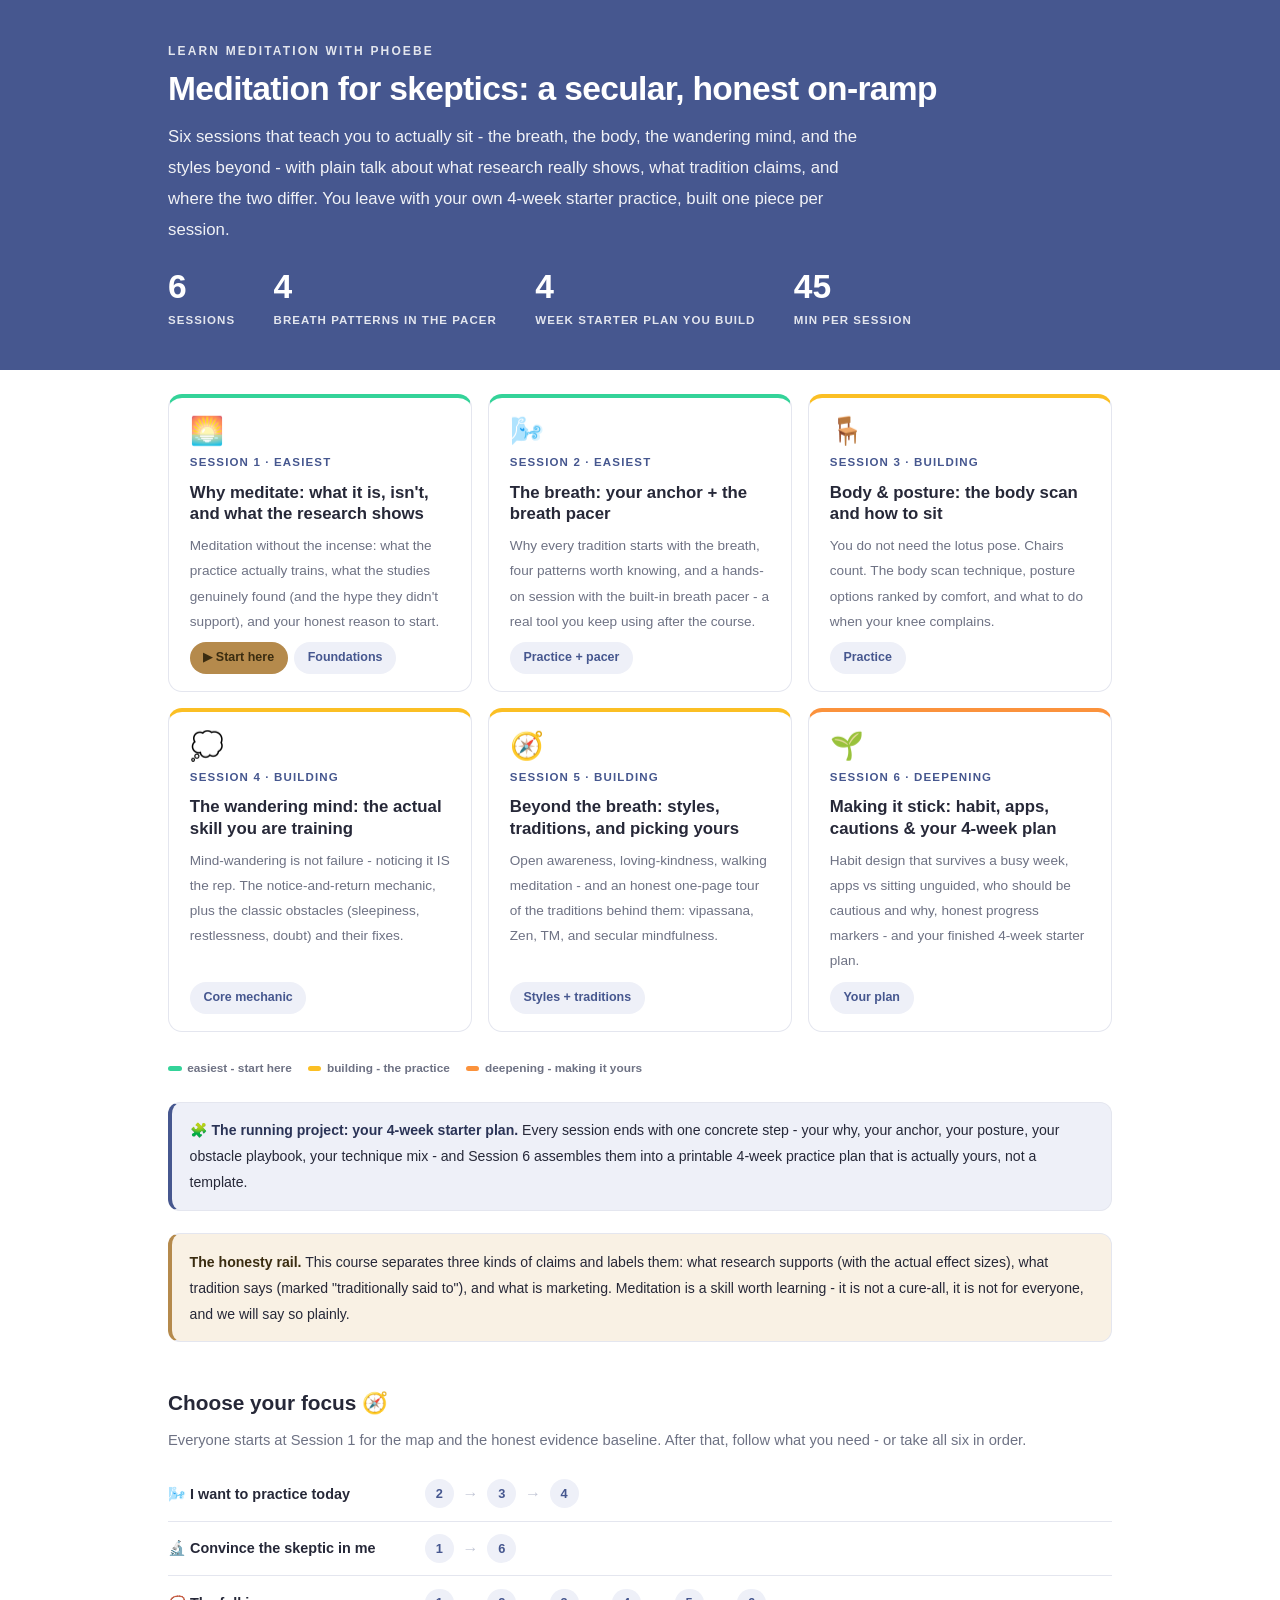
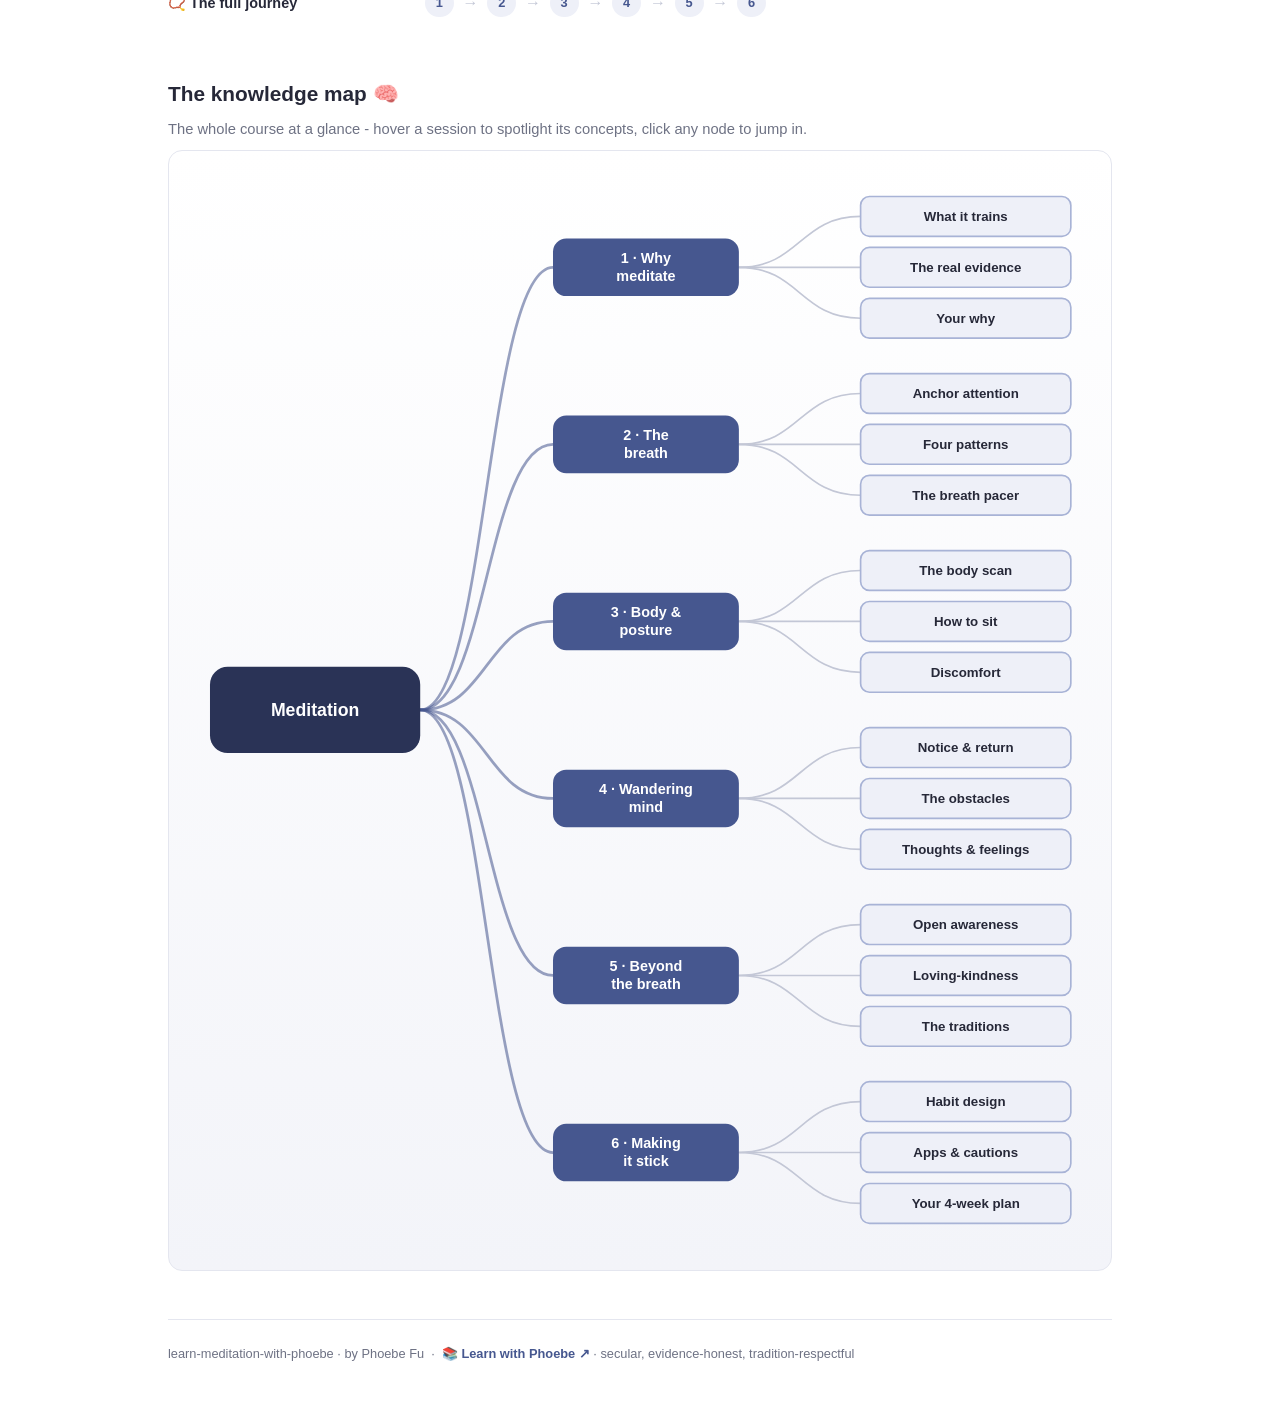
==== index.html @ 3a7a1a00 "learn meditation with phoebe: 6-session secular meditation on-ramp with breath pacer Co-Authored-By:" ====
<!DOCTYPE html>
<html lang="en">
<head>
<meta charset="UTF-8">
<meta name="viewport" content="width=device-width, initial-scale=1.0">
<title>learn meditation with phoebe - a secular, honest on-ramp to a real practice</title>
<link rel="stylesheet" href="assets/style.css?v=1">
<style>
  .stats-row { display: flex; gap: 2.4rem; margin-top: 1.5rem; flex-wrap: wrap; }
  .stat b { display: block; font-size: 2.1rem; font-weight: 800; line-height: 1.05; font-variant-numeric: tabular-nums; }
  .stat span { font-size: .72rem; opacity: .85; text-transform: uppercase; letter-spacing: .09em; font-weight: 600; }

  .course-grid { display: grid; grid-template-columns: repeat(auto-fit, minmax(17rem, 1fr)); gap: 1rem; margin-top: 1.5rem; }
  .course-card {
    border: 1px solid var(--hairline);
    border-top: 4px solid var(--diff, var(--indigo));
    border-radius: var(--radius);
    padding: 1.2rem 1.3rem 1.1rem;
    display: flex;
    flex-direction: column;
    gap: .5rem;
    text-decoration: none;
    color: var(--ink);
    background: #fff;
    transition: box-shadow .15s ease, border-color .15s ease, transform .15s ease;
    position: relative;
  }
  .course-card:hover { border-color: var(--indigo-soft); border-top-color: var(--diff, var(--indigo)); box-shadow: 0 8px 28px rgba(70,87,143,.16); transform: translateY(-3px); }
  .course-card .cicon { font-size: 1.7rem; line-height: 1; }
  .course-card .cnum { font-size: .72rem; font-weight: 700; color: var(--indigo); text-transform: uppercase; letter-spacing: .1em; }
  .course-card h3 { font-size: 1.05rem; font-weight: 800; line-height: 1.3; }
  .course-card p { font-size: .85rem; color: var(--muted); flex: 1; }
  .course-card .meta { display: flex; gap: .4rem; flex-wrap: wrap; }

  .diff-legend { display: flex; gap: 1rem; margin-top: 1.6rem; font-size: .74rem; color: var(--muted); font-weight: 600; flex-wrap: wrap; }
  .diff-legend i { display: inline-block; width: .85rem; height: .35rem; border-radius: 999px; margin-right: .35rem; vertical-align: middle; }

  .paths { margin-top: 2.6rem; }
  .paths h2 { font-size: 1.3rem; font-weight: 800; margin-bottom: .3rem; }
  .paths .plede { color: var(--muted); font-size: .92rem; margin-bottom: .8rem; }
  .path { display: flex; gap: .55rem; align-items: center; padding: .75rem 0; border-bottom: .5px solid var(--hairline); flex-wrap: wrap; }
  .path:last-child { border-bottom: none; }
  .path b { min-width: 15.5rem; font-size: .9rem; }
  .path .pstep { background: var(--indigo-50); color: var(--indigo); border-radius: 999px; padding: .16rem .68rem; font-weight: 700; font-size: .8rem; text-decoration: none; transition: all .12s ease; }
  .path .pstep:hover { background: var(--indigo); color: #fff; }
  .path .parr { color: var(--faint); font-weight: 700; }

  .mm-section { margin-top: 1.6rem; }
  .mm-section h2 { font-size: 1.3rem; font-weight: 800; margin-bottom: .2rem; }
  .mm-section .mm-lede { color: var(--muted); font-size: .92rem; margin-bottom: .4rem; }
  .mm-wrap { border: 1px solid var(--hairline); border-radius: var(--radius); background: linear-gradient(180deg,#fff, #F3F4F9); padding: .6rem; overflow-x: auto; }
  .mm-svg { width: 100%; height: auto; display: block; max-width: 60rem; margin: 0 auto; min-width: 34rem; }
  .mm-link { cursor: pointer; text-decoration: none; }
  .mm-node rect { transition: opacity .15s ease, filter .15s ease; }
  .mm-node text { pointer-events: none; }
  .mm-link:hover .mm-node rect { filter: brightness(1.06); }
  .mm-edge { transition: opacity .15s ease; }

  .note-band { margin-top: 1.4rem; background: var(--amber-50); border: 1px solid var(--hairline); border-left: 4px solid var(--amber); border-radius: 12px; padding: .9rem 1.1rem; font-size: .88rem; color: var(--ink); }
  .note-band b { color: var(--amber-ink); }

  .project-band { margin-top: 1.4rem; background: var(--indigo-50); border: 1px solid var(--hairline); border-left: 4px solid var(--indigo); border-radius: 12px; padding: .9rem 1.1rem; font-size: .88rem; color: var(--ink); }
  .project-band b { color: var(--indigo-deep); }
</style>
</head>
<body>

<header class="masthead">
  <div class="wrap">
    <div class="eyebrow">Learn Meditation with Phoebe</div>
    <h1>Meditation for skeptics: a <span class="accent">secular, honest</span> on-ramp</h1>
    <p class="sub">Six sessions that teach you to actually sit - the breath, the body, the wandering mind, and the styles beyond - with plain talk about what research really shows, what tradition claims, and where the two differ. You leave with your own 4-week starter practice, built one piece per session.</p>
    <div class="stats-row">
      <div class="stat"><b data-count="6">6</b><span>sessions</span></div>
      <div class="stat"><b data-count="4">4</b><span>breath patterns in the pacer</span></div>
      <div class="stat"><b data-count="4">4</b><span>week starter plan you build</span></div>
      <div class="stat"><b data-count="45">45</b><span>min per session</span></div>
    </div>
  </div>
</header>

<main class="wrap">

  <section class="section">
    <div class="course-grid">
      <a class="course-card" href="courses/01-why-meditate.html" style="--diff:#34D399">
        <span class="cicon">🌅</span>
        <span class="cnum">Session 1 · easiest</span>
        <h3>Why meditate: what it is, isn't, and what the research shows</h3>
        <p>Meditation without the incense: what the practice actually trains, what the studies genuinely found (and the hype they didn't support), and your honest reason to start.</p>
        <span class="meta"><span class="pill amber">▶ Start here</span><span class="pill light">Foundations</span></span>
      </a>
      <a class="course-card" href="courses/02-the-breath.html" style="--diff:#34D399">
        <span class="cicon">🌬️</span>
        <span class="cnum">Session 2 · easiest</span>
        <h3>The breath: your anchor + the breath pacer</h3>
        <p>Why every tradition starts with the breath, four patterns worth knowing, and a hands-on session with the built-in breath pacer - a real tool you keep using after the course.</p>
        <span class="meta"><span class="pill light">Practice + pacer</span></span>
      </a>
      <a class="course-card" href="courses/03-body-posture.html" style="--diff:#FBBF24">
        <span class="cicon">🪑</span>
        <span class="cnum">Session 3 · building</span>
        <h3>Body &amp; posture: the body scan and how to sit</h3>
        <p>You do not need the lotus pose. Chairs count. The body scan technique, posture options ranked by comfort, and what to do when your knee complains.</p>
        <span class="meta"><span class="pill light">Practice</span></span>
      </a>
      <a class="course-card" href="courses/04-wandering-mind.html" style="--diff:#FBBF24">
        <span class="cicon">💭</span>
        <span class="cnum">Session 4 · building</span>
        <h3>The wandering mind: the actual skill you are training</h3>
        <p>Mind-wandering is not failure - noticing it IS the rep. The notice-and-return mechanic, plus the classic obstacles (sleepiness, restlessness, doubt) and their fixes.</p>
        <span class="meta"><span class="pill light">Core mechanic</span></span>
      </a>
      <a class="course-card" href="courses/05-beyond-the-breath.html" style="--diff:#FBBF24">
        <span class="cicon">🧭</span>
        <span class="cnum">Session 5 · building</span>
        <h3>Beyond the breath: styles, traditions, and picking yours</h3>
        <p>Open awareness, loving-kindness, walking meditation - and an honest one-page tour of the traditions behind them: vipassana, Zen, TM, and secular mindfulness.</p>
        <span class="meta"><span class="pill light">Styles + traditions</span></span>
      </a>
      <a class="course-card" href="courses/06-making-it-stick.html" style="--diff:#FB923C">
        <span class="cicon">🌱</span>
        <span class="cnum">Session 6 · deepening</span>
        <h3>Making it stick: habit, apps, cautions &amp; your 4-week plan</h3>
        <p>Habit design that survives a busy week, apps vs sitting unguided, who should be cautious and why, honest progress markers - and your finished 4-week starter plan.</p>
        <span class="meta"><span class="pill light">Your plan</span></span>
      </a>
    </div>
    <div class="diff-legend">
      <span><i style="background:#34D399"></i>easiest - start here</span>
      <span><i style="background:#FBBF24"></i>building - the practice</span>
      <span><i style="background:#FB923C"></i>deepening - making it yours</span>
    </div>

    <div class="project-band">
      <b>🧩 The running project: your 4-week starter plan.</b> Every session ends with one concrete step - your why, your anchor, your posture, your obstacle playbook, your technique mix - and Session 6 assembles them into a printable 4-week practice plan that is actually yours, not a template.
    </div>

    <div class="note-band">
      <b>The honesty rail.</b> This course separates three kinds of claims and labels them: what research supports (with the actual effect sizes), what tradition says (marked "traditionally said to"), and what is marketing. Meditation is a skill worth learning - it is not a cure-all, it is not for everyone, and we will say so plainly.
    </div>

    <div class="paths">
      <h2>Choose your focus 🧭</h2>
      <p class="plede">Everyone starts at Session 1 for the map and the honest evidence baseline. After that, follow what you need - or take all six in order.</p>
      <div class="path"><b>🌬️ I want to practice today</b>
        <a class="pstep" href="courses/02-the-breath.html">2</a><span class="parr">→</span>
        <a class="pstep" href="courses/03-body-posture.html">3</a><span class="parr">→</span>
        <a class="pstep" href="courses/04-wandering-mind.html">4</a>
      </div>
      <div class="path"><b>🔬 Convince the skeptic in me</b>
        <a class="pstep" href="courses/01-why-meditate.html">1</a><span class="parr">→</span>
        <a class="pstep" href="courses/06-making-it-stick.html">6</a>
      </div>
      <div class="path"><b>📿 The full journey</b>
        <a class="pstep" href="courses/01-why-meditate.html">1</a><span class="parr">→</span>
        <a class="pstep" href="courses/02-the-breath.html">2</a><span class="parr">→</span>
        <a class="pstep" href="courses/03-body-posture.html">3</a><span class="parr">→</span>
        <a class="pstep" href="courses/04-wandering-mind.html">4</a><span class="parr">→</span>
        <a class="pstep" href="courses/05-beyond-the-breath.html">5</a><span class="parr">→</span>
        <a class="pstep" href="courses/06-making-it-stick.html">6</a>
      </div>
    </div>
  </section>

  <section class="section mm-section">
    <h2>The knowledge map 🧠</h2>
    <p class="mm-lede">The whole course at a glance - hover a session to spotlight its concepts, click any node to jump in.</p>
    <div class="mm-wrap"><div id="mindmap"></div></div>
  </section>

  <footer class="pagefoot">
    <span>learn-meditation-with-phoebe · by Phoebe Fu &nbsp;·&nbsp; 📚 <a href="https://phoebefu6.github.io/learn-with-phoebe/">Learn with Phoebe ↗</a> · secular, evidence-honest, tradition-respectful</span>
  </footer>
</main>

<script>
window.MINDMAP_DATA = {
  title: "Meditation",
  centerColor: "#2A3356",
  sessions: [
    { label: "Why\nmeditate", href: "courses/01-why-meditate.html", color: "#34D399",
      concepts: [
        { label: "What it trains", href: "courses/01-why-meditate.html" },
        { label: "The real evidence", href: "courses/01-why-meditate.html" },
        { label: "Your why", href: "courses/01-why-meditate.html" } ] },
    { label: "The\nbreath", href: "courses/02-the-breath.html", color: "#34D399",
      concepts: [
        { label: "Anchor attention", href: "courses/02-the-breath.html" },
        { label: "Four patterns", href: "courses/02-the-breath.html" },
        { label: "The breath pacer", href: "courses/02-the-breath.html" } ] },
    { label: "Body &\nposture", href: "courses/03-body-posture.html", color: "#FBBF24",
      concepts: [
        { label: "The body scan", href: "courses/03-body-posture.html" },
        { label: "How to sit", href: "courses/03-body-posture.html" },
        { label: "Discomfort", href: "courses/03-body-posture.html" } ] },
    { label: "Wandering\nmind", href: "courses/04-wandering-mind.html", color: "#FBBF24",
      concepts: [
        { label: "Notice & return", href: "courses/04-wandering-mind.html" },
        { label: "The obstacles", href: "courses/04-wandering-mind.html" },
        { label: "Thoughts & feelings", href: "courses/04-wandering-mind.html" } ] },
    { label: "Beyond\nthe breath", href: "courses/05-beyond-the-breath.html", color: "#FBBF24",
      concepts: [
        { label: "Open awareness", href: "courses/05-beyond-the-breath.html" },
        { label: "Loving-kindness", href: "courses/05-beyond-the-breath.html" },
        { label: "The traditions", href: "courses/05-beyond-the-breath.html" } ] },
    { label: "Making\nit stick", href: "courses/06-making-it-stick.html", color: "#FB923C",
      concepts: [
        { label: "Habit design", href: "courses/06-making-it-stick.html" },
        { label: "Apps & cautions", href: "courses/06-making-it-stick.html" },
        { label: "Your 4-week plan", href: "courses/06-making-it-stick.html" } ] }
  ]
};
</script>
<script src="assets/mindmap.js?v=1"></script>
<script src="assets/app.js?v=1"></script>
</body>
</html>
---- assets/style.css ----
/* learn-claude-with-phoebe - editorial bold design system
   Accent: indigo #46578F · Ink: #262838 · Flagship: amber #B58A4C */

:root {
  --indigo: #46578F;
  --indigo-deep: #2A3356;
  --indigo-mid: #6B7BB0;
  --indigo-soft: #A8B3D6;
  --indigo-50: #EEF0F8;
  --ink: #262838;
  --muted: #6E7284;
  --faint: #C3C7D6;
  --hairline: #E4E6EF;
  --amber: #B58A4C;
  --amber-ink: #3A2C10;
  --amber-50: #F9F1E4;
  --paper: #FFFFFF;
  --code-bg: #1E2233;
  --code-ink: #E5E8F2;
  --radius: 14px;
}

* { margin: 0; padding: 0; box-sizing: border-box; }

html { font-size: 16px; scroll-behavior: smooth; }
html.zoom-125 { font-size: 20px; }
html.zoom-150 { font-size: 24px; }

body {
  font-family: "Inter", -apple-system, BlinkMacSystemFont, "Segoe UI", Roboto, sans-serif;
  background: var(--paper);
  color: var(--ink);
  line-height: 1.85;
  font-feature-settings: "tnum";
}

.wrap { max-width: 62rem; margin: 0 auto; padding: 0 1.5rem; }

/* ---------- header band ---------- */
.masthead {
  background: var(--indigo);
  color: #fff;
  padding: 2.5rem 0 2.25rem;
}
.masthead .eyebrow {
  font-size: .75rem;
  letter-spacing: .18em;
  text-transform: uppercase;
  opacity: .85;
  font-weight: 600;
}
.masthead h1 {
  font-size: 2.1rem;
  line-height: 1.15;
  font-weight: 800;
  margin: .5rem 0 .75rem;
  letter-spacing: -.02em;
}
.masthead h1 .accent { color: inherit; }
.masthead .sub { font-size: 1.05rem; opacity: .92; max-width: 44rem; }

.chip-row { display: flex; flex-wrap: wrap; gap: .5rem; margin-top: 1.1rem; }
.chip {
  display: inline-flex;
  align-items: center;
  gap: .35rem;
  border-radius: 999px;
  padding: .25rem .8rem;
  font-size: .78rem;
  font-weight: 600;
  white-space: nowrap;
}
.chip.level { background: #fff; color: var(--indigo); }
.chip.audience { background: rgba(255,255,255,.16); color: #fff; border: 1px solid rgba(255,255,255,.35); }
.chip.time { background: var(--ink); color: #fff; font-variant-numeric: tabular-nums; }

/* ---------- agenda bar ---------- */
.agenda {
  display: flex;
  border-radius: 999px;
  overflow: hidden;
  margin: 1.4rem 0 0;
  font-size: .72rem;
  font-weight: 600;
  text-align: center;
  color: #fff;
}
.agenda span { padding: .45rem .3rem; white-space: nowrap; overflow: hidden; text-overflow: ellipsis; }
.agenda .a1 { background: var(--indigo-deep); }
.agenda .a2 { background: var(--indigo-mid); }
.agenda .a3 { background: var(--amber); color: var(--amber-ink); }
.agenda .a4 { background: var(--indigo-soft); }

/* ---------- toolbar ---------- */
.toolbar {
  position: sticky;
  top: 0;
  z-index: 40;
  background: rgba(255,255,255,.94);
  backdrop-filter: blur(6px);
  border-bottom: 1px solid var(--hairline);
  padding: .55rem 0;
}
.toolbar .wrap { display: flex; align-items: center; gap: .6rem; }
.toolbar .crumb { font-size: .8rem; color: var(--muted); font-weight: 600; margin-right: auto; }
.toolbar .crumb a { color: var(--indigo); text-decoration: none; }
.btn {
  border: 1px solid var(--hairline);
  background: #fff;
  color: var(--ink);
  border-radius: 999px;
  padding: .35rem .9rem;
  font-size: .78rem;
  font-weight: 600;
  cursor: pointer;
  font-family: inherit;
  transition: all .15s ease;
}
.btn:hover { border-color: var(--indigo); color: var(--indigo); }
.btn.primary { background: var(--indigo); border-color: var(--indigo); color: #fff; }
.btn.primary:hover { background: var(--indigo-deep); }

/* ---------- sections ---------- */
main { padding: 2.5rem 0 4rem; }

.section { margin-bottom: 2.8rem; }
.section-kicker { margin-bottom: 1rem; }
.section-kicker .klabel {
  display: block;
  font-size: .72rem;
  text-transform: uppercase;
  letter-spacing: .1em;
  color: var(--indigo);
  font-weight: 700;
  margin-bottom: .35rem;
}
.section-kicker h2 {
  font-size: 1.45rem;
  font-weight: 800;
  letter-spacing: -.01em;
  display: flex;
  align-items: center;
  gap: .7rem;
  flex-wrap: wrap;
}
.section-kicker .tag {
  border-radius: 999px;
  padding: .18rem .7rem;
  font-size: .7rem;
  font-weight: 700;
  text-transform: uppercase;
  letter-spacing: .08em;
}
.tag.concept { background: var(--indigo-50); color: var(--indigo); }
.tag.demo { background: var(--amber-50); color: var(--amber-ink); }
.tag.exercise { background: var(--ink); color: #fff; }

.lede { color: var(--muted); max-width: 46rem; margin-bottom: 1.4rem; line-height: 1.8; }

/* live vs self-study markers on cards */
.mode {
  font-size: .64rem;
  font-weight: 700;
  text-transform: uppercase;
  letter-spacing: .07em;
  padding: .14rem .6rem;
  border-radius: 999px;
  flex: none;
}
.mode.live { background: var(--indigo); color: #fff; }
.mode.self { background: #fff; color: var(--muted); border: 1px solid var(--hairline); }

/* ---------- accordions ---------- */
details.card {
  border: 1px solid var(--hairline);
  border-radius: var(--radius);
  margin-bottom: .8rem;
  overflow: hidden;
  background: #fff;
}
details.card[open] { border-color: var(--indigo-soft); box-shadow: 0 8px 28px rgba(76,115,85,.08); }
details.card summary {
  list-style: none;
  cursor: pointer;
  padding: 1rem 1.25rem;
  display: flex;
  align-items: center;
  gap: .75rem;
  font-weight: 700;
  font-size: 1.02rem;
  user-select: none;
}
details.card summary::-webkit-details-marker { display: none; }
details.card summary .dot {
  width: .6rem; height: .6rem;
  border-radius: 999px;
  background: var(--indigo);
  flex: none;
}
details.card summary .mini { margin-left: auto; font-size: .72rem; color: var(--muted); font-weight: 600; white-space: nowrap; }
details.card summary .caret { transition: transform .2s ease; color: var(--indigo); font-size: .8rem; }
details.card[open] summary .caret { transform: rotate(90deg); }
details.card .body { padding: 0 1.25rem 1.4rem; border-top: 1px solid var(--hairline); padding-top: 1.15rem; }
details.card .body p { margin-bottom: 1.05rem; max-width: 48rem; }
details.card .body p:last-child { margin-bottom: 0; }
details.card .body ul, details.card .body ol { margin: 0 0 1.1rem 1.2rem; max-width: 47rem; }
details.card .body li { margin-bottom: .65rem; }
details.card .body h4 { font-size: .95rem; font-weight: 700; margin: 1.1rem 0 .45rem; }
details.card .body h4:first-child { margin-top: 0; }

/* ---------- pills & legends ---------- */
.legend { display: flex; flex-wrap: wrap; gap: .5rem; margin: 0 0 1.2rem; }
.pill {
  display: inline-flex;
  align-items: center;
  gap: .4rem;
  border-radius: 999px;
  padding: .28rem .85rem;
  font-size: .78rem;
  font-weight: 600;
}
.pill.solid { background: var(--indigo); color: #fff; }
.pill.light { background: var(--indigo-50); color: var(--indigo); }
.pill.inkpill { background: var(--ink); color: #fff; }
.pill.amber, .pill.peach { background: var(--amber); color: var(--amber-ink); }
.pill.bare { color: var(--faint); }

/* ---------- 4D grid ---------- */
.grid-2 { display: grid; grid-template-columns: repeat(auto-fit, minmax(15rem, 1fr)); gap: .8rem; margin: .5rem 0 1rem; }
.d-card {
  border: 1px solid var(--hairline);
  border-left: 4px solid var(--indigo);
  border-radius: 10px;
  padding: 1rem 1.1rem;
}
.d-card h4 { font-size: .95rem; margin-bottom: .3rem; }
.d-card h4 .lead-letter { color: var(--indigo); }
.d-card p { font-size: .86rem; color: var(--muted); margin: 0; }

/* ---------- tables ---------- */
table.clean { width: 100%; border-collapse: collapse; font-size: .9rem; margin: .4rem 0 1rem; }
table.clean th {
  text-align: left;
  font-size: .72rem;
  text-transform: uppercase;
  letter-spacing: .08em;
  color: var(--muted);
  padding: .5rem .6rem;
  border-bottom: 2px solid var(--ink);
}
table.clean td { padding: .7rem .6rem; border-bottom: .5px solid var(--hairline); vertical-align: top; line-height: 1.7; }
table.clean td:first-child { font-weight: 600; }

/* ---------- prompt boxes ---------- */
.prompt-box {
  position: relative;
  background: var(--code-bg);
  color: var(--code-ink);
  border-radius: var(--radius);
  padding: 1.1rem 1.2rem;
  margin: 1rem 0 1.2rem;
  font-family: "SF Mono", ui-monospace, Menlo, Consolas, monospace;
  font-size: .84rem;
  line-height: 1.65;
  white-space: pre-wrap;
  word-break: break-word;
}
.prompt-box .label {
  position: absolute;
  top: -0.7rem;
  left: 1rem;
  background: var(--indigo);
  color: #fff;
  font-family: "Inter", -apple-system, sans-serif;
  font-size: .68rem;
  font-weight: 700;
  letter-spacing: .06em;
  text-transform: uppercase;
  border-radius: 999px;
  padding: .15rem .7rem;
}
.prompt-box.bad .label { background: var(--faint); color: var(--ink); }
.prompt-box.good .label { background: var(--amber); color: var(--amber-ink); }
.copy-btn {
  position: absolute;
  top: .7rem;
  right: .7rem;
  background: rgba(255,255,255,.1);
  border: 1px solid rgba(255,255,255,.25);
  color: #fff;
  border-radius: 999px;
  padding: .25rem .8rem;
  font-size: .72rem;
  font-weight: 600;
  cursor: pointer;
  font-family: "Inter", -apple-system, sans-serif;
  transition: background .15s ease;
}
.copy-btn:hover { background: rgba(255,255,255,.22); }
.copy-btn.copied { background: var(--amber); border-color: var(--amber); color: var(--amber-ink); }

/* ---------- demo steps ---------- */
.steps { counter-reset: step; margin: .6rem 0 1rem; }
.step {
  display: flex;
  gap: .9rem;
  padding: .85rem 0;
  border-bottom: .5px solid var(--hairline);
}
.step:last-child { border-bottom: none; }
.step::before {
  counter-increment: step;
  content: counter(step);
  flex: none;
  width: 1.7rem; height: 1.7rem;
  border-radius: 999px;
  background: var(--indigo-50);
  color: var(--indigo);
  font-weight: 700;
  font-size: .85rem;
  display: inline-flex;
  align-items: center;
  justify-content: center;
  margin-top: .1rem;
}
.step p { margin: 0; }

/* ---------- callouts ---------- */
.callout {
  border-radius: var(--radius);
  padding: 1rem 1.2rem;
  margin: 1rem 0;
  font-size: .92rem;
}
.callout.tip { background: var(--indigo-50); border-left: 4px solid var(--indigo); }
.callout.win { background: var(--amber-50); border-left: 4px solid var(--amber); }
.callout strong:first-child { display: block; margin-bottom: .2rem; }

.callout.example {
  background: #FFFFFF;
  border: 1px solid var(--hairline);
  border-left: 4px solid var(--amber);
  font-size: .9rem;
}
.callout.example .ex-pill {
  display: inline-block;
  background: var(--amber);
  color: var(--amber-ink);
  border-radius: 999px;
  padding: .15rem .7rem;
  font-size: .68rem;
  font-weight: 700;
  text-transform: uppercase;
  letter-spacing: .06em;
  margin-bottom: .5rem;
}
.callout.example p { margin: 0 0 .75rem; max-width: 47rem; }
.callout.example p:last-child { margin-bottom: 0; }
.callout.example ul { margin: 0 0 0 1.1rem; max-width: 46rem; }
.callout.example li { margin-bottom: .6rem; }
.callout.example li:last-child { margin-bottom: 0; }

/* ---------- zoomable figures ---------- */
figure.zoomable {
  border: 1px solid var(--hairline);
  border-radius: var(--radius);
  padding: 1.2rem;
  margin: 1rem 0 1.4rem;
  cursor: zoom-in;
  transition: box-shadow .15s ease;
  background: #fff;
}
figure.zoomable:hover { box-shadow: 0 8px 28px rgba(76,115,85,.12); }
figure.zoomable svg, figure.zoomable img { width: 100%; height: auto; display: block; }
figure.zoomable figcaption {
  margin-top: .6rem;
  font-size: .76rem;
  color: var(--muted);
  font-weight: 600;
  display: flex;
  align-items: center;
  gap: .4rem;
}

.lightbox {
  position: fixed;
  inset: 0;
  z-index: 100;
  background: rgba(41,46,40,.9);
  display: none;
  align-items: center;
  justify-content: center;
  padding: 3vh 3vw;
  cursor: zoom-out;
}
.lightbox.open { display: flex; }
.lightbox .inner {
  background: #fff;
  border-radius: var(--radius);
  padding: 2rem;
  max-width: 94vw;
  max-height: 92vh;
  overflow: auto;
}
.lightbox .inner svg, .lightbox .inner img { width: min(88vw, 70rem); height: auto; }
.lightbox .close-hint {
  position: fixed;
  top: 1rem; right: 1.4rem;
  color: #fff;
  font-size: .8rem;
  font-weight: 600;
  opacity: .8;
}

/* ---------- courses covered ---------- */
.covered { border: 1px solid var(--hairline); border-radius: var(--radius); overflow: hidden; }
.covered-row {
  display: flex;
  align-items: baseline;
  gap: .8rem;
  padding: .75rem 1.1rem;
  border-bottom: .5px solid var(--hairline);
  font-size: .9rem;
}
.covered-row:last-child { border-bottom: none; }
.covered-row .status { flex: none; }
.covered-row .name { font-weight: 600; }
.covered-row .note { margin-left: auto; color: var(--muted); font-size: .78rem; text-align: right; }

/* ---------- cheat sheet footer ---------- */
.cheat {
  background: var(--ink);
  color: #fff;
  border-radius: var(--radius);
  padding: 1.6rem 1.6rem 1.3rem;
  margin-top: 3rem;
}
.cheat h3 { font-size: 1.1rem; margin-bottom: 1rem; }
.cheat h3 span { color: var(--indigo-soft); }
.cheat .grid-2 { gap: 1rem; }
.cheat .cheat-item { border-left: 3px solid var(--indigo-mid); padding-left: .8rem; }
.cheat .cheat-item b { display: block; font-size: .85rem; color: var(--indigo-soft); }
.cheat .cheat-item span { font-size: .82rem; opacity: .85; }

footer.pagefoot {
  border-top: 1px solid var(--hairline);
  margin-top: 3rem;
  padding: 1.4rem 0 2.5rem;
  font-size: .8rem;
  color: var(--muted);
  display: flex;
  justify-content: space-between;
  flex-wrap: wrap;
  gap: .8rem;
}
footer.pagefoot a { color: var(--indigo); text-decoration: none; font-weight: 600; }

/* ---------- wayfinding: reading progress + section dots + part numbers ---------- */

#progress-bar {
  position: fixed;
  top: 0; left: 0;
  height: 3px;
  width: 0;
  background: linear-gradient(90deg, var(--indigo), var(--amber));
  z-index: 90;
}

.pagenav {
  position: fixed;
  right: 1.1rem;
  top: 50%;
  transform: translateY(-50%);
  z-index: 50;
  display: flex;
  flex-direction: column;
  gap: .55rem;
}
.pagenav a {
  width: .68rem; height: .68rem;
  border-radius: 999px;
  background: #fff;
  border: 2px solid var(--faint);
  display: block;
  position: relative;
  transition: all .15s ease;
}
.pagenav a:hover { border-color: var(--indigo); transform: scale(1.3); }
.pagenav a.active { background: var(--indigo); border-color: var(--indigo); }
.pagenav a .nlabel {
  position: absolute;
  right: 1.4rem;
  top: 50%;
  transform: translateY(-50%);
  background: var(--ink);
  color: #fff;
  font-size: .7rem;
  font-weight: 600;
  padding: .22rem .65rem;
  border-radius: 6px;
  white-space: nowrap;
  opacity: 0;
  pointer-events: none;
  transition: opacity .15s ease;
}
.pagenav a:hover .nlabel { opacity: 1; }
@media (max-width: 74rem) { .pagenav { display: none; } }

main { counter-reset: partnum -1; }
.section .section-kicker { position: relative; }
.section .section-kicker::before {
  counter-increment: partnum;
  content: counter(partnum, decimal-leading-zero);
  position: absolute;
  right: 0;
  top: -1.2rem;
  font-size: 4.4rem;
  font-weight: 800;
  color: var(--indigo-50);
  line-height: 1;
  font-variant-numeric: tabular-nums;
  pointer-events: none;
  z-index: 0;
}
.section .section-kicker > * { position: relative; z-index: 1; }

details.card summary { transition: background .15s ease; }
details.card summary:hover { background: #F3F4F9; }

/* ---------- journey strip: you are here in the series ---------- */
.journey {
  display: flex;
  align-items: center;
  gap: .45rem;
  margin-top: 1.1rem;
  flex-wrap: wrap;
}
.journey .jlabel { font-size: .7rem; font-weight: 700; text-transform: uppercase; letter-spacing: .09em; opacity: .8; margin-right: .3rem; }
.journey a {
  width: 1.7rem; height: 1.7rem;
  border-radius: 999px;
  display: inline-flex;
  align-items: center;
  justify-content: center;
  font-size: .8rem;
  font-weight: 700;
  text-decoration: none;
  color: #fff;
  border: 1.5px solid rgba(255,255,255,.45);
  transition: all .15s ease;
  font-variant-numeric: tabular-nums;
}
.journey a:hover { border-color: #fff; transform: scale(1.12); }
.journey a.here { background: #fff; color: var(--indigo); border-color: #fff; }
.journey a.dd-chip { width: auto; border-radius: 999px; padding: 0 .7rem; font-size: .72rem; }

/* ---------- check-yourself quiz ---------- */
.quiz-q {
  border: 1px solid var(--hairline);
  border-radius: var(--radius);
  padding: 1.1rem 1.25rem 1rem;
  margin-bottom: .9rem;
  background: #fff;
}
.quiz-q .qtext { font-weight: 700; margin-bottom: .7rem; }
.quiz-q .qopt {
  display: block;
  width: 100%;
  text-align: left;
  background: #fff;
  border: 1px solid var(--hairline);
  border-radius: 10px;
  padding: .6rem .9rem;
  margin-bottom: .5rem;
  font-size: .9rem;
  font-family: inherit;
  color: var(--ink);
  cursor: pointer;
  transition: all .15s ease;
}
.quiz-q .qopt:hover { border-color: var(--indigo); background: var(--indigo-50); }
.quiz-q .qopt.correct { background: var(--indigo); border-color: var(--indigo); color: #fff; font-weight: 600; }
.quiz-q .qopt.correct::after { content: "  ✓"; }
.quiz-q .qopt.wrong { background: #FEF2F2; border-color: #FCA5A5; color: #991B1B; animation: qshake .3s ease; }
.quiz-q .qopt.wrong::after { content: "  ✗ try again"; font-size: .78rem; }
.quiz-q .qopt:disabled { cursor: default; }
.quiz-q .qwhy {
  display: none;
  background: var(--amber-50);
  border-left: 4px solid var(--amber);
  border-radius: 8px;
  padding: .6rem .9rem;
  font-size: .86rem;
  margin-top: .3rem;
}
.quiz-q.answered .qwhy { display: block; }
@keyframes qshake {
  0%, 100% { transform: translateX(0); }
  25% { transform: translateX(-5px); }
  75% { transform: translateX(5px); }
}
.quiz-score { font-weight: 700; color: var(--indigo); margin-top: .4rem; }

@media (prefers-reduced-motion: reduce) {
  .quiz-q .qopt.wrong { animation: none; }
  .journey a:hover { transform: none; }
}

/* ---------- micro-interactions (react-bits inspired, vanilla) ---------- */

/* BlurText: staggered word reveal on the masthead headline */
.masthead h1 .bw {
  display: inline-block;
  opacity: 0;
  filter: blur(8px);
  transform: translateY(.35em);
  animation: bw-in .7s cubic-bezier(.22,.9,.35,1) forwards;
  animation-delay: var(--bw-delay, 0s);
}
@keyframes bw-in {
  to { opacity: 1; filter: blur(0); transform: translateY(0); }
}

/* SpotlightCard: cursor-following highlight on accordion cards */
details.card { position: relative; }
details.card::after {
  content: "";
  position: absolute;
  inset: 0;
  pointer-events: none;
  opacity: 0;
  transition: opacity .3s ease;
  background: radial-gradient(320px circle at var(--mx, 50%) var(--my, 50%), rgba(76,115,85,.09), transparent 65%);
}
details.card:hover::after { opacity: 1; }

/* ScrollReveal: sections rise in as they enter the viewport */
.js-reveal .section {
  opacity: 0;
  transform: translateY(16px);
  transition: opacity .6s ease, transform .6s cubic-bezier(.22,.9,.35,1);
}
.js-reveal .section.revealed { opacity: 1; transform: none; }

@media (prefers-reduced-motion: reduce) {
  .masthead h1 .bw { animation: none; opacity: 1; filter: none; transform: none; }
  details.card::after { display: none; }
  .js-reveal .section { opacity: 1; transform: none; transition: none; }
}

@media (max-width: 40rem) {
  .masthead h1 { font-size: 1.6rem; }
  .agenda span { font-size: .6rem; }
  .toolbar .crumb { display: none; }
}

@media print {
  .toolbar, .copy-btn { display: none; }
  details.card { border: 1px solid #ccc; }
}

/* ===== med-live.js breath pacer ===== */
.medbox {
  border: 1px solid var(--hairline);
  border-radius: var(--radius);
  background: var(--paper);
  padding: 22px 24px 24px;
  margin: 26px 0;
  box-shadow: 0 10px 30px rgba(38, 40, 56, 0.07);
}
.med-head { display: flex; align-items: baseline; justify-content: space-between; gap: 12px; flex-wrap: wrap; }
.med-title { font-weight: 800; font-size: 1.05rem; color: var(--ink); }
.med-honest { font-size: 0.78rem; color: var(--muted); font-style: italic; }
.med-controls { display: flex; flex-wrap: wrap; gap: 14px; margin-top: 14px; }
.med-group { display: flex; flex-wrap: wrap; gap: 8px; }
.med-pill {
  border: 1.5px solid var(--hairline); background: var(--paper); color: var(--muted);
  border-radius: 999px; padding: 7px 14px; font: 600 0.82rem Inter, sans-serif; cursor: pointer;
  transition: all 0.15s ease;
}
.med-pill:hover { border-color: var(--indigo-mid); color: var(--indigo); }
.med-pill.on { background: var(--indigo); border-color: var(--indigo); color: #fff; }
.med-note { margin-top: 10px; font-size: 0.88rem; color: var(--muted); }
.med-stage { display: flex; justify-content: center; padding: 26px 0 18px; }
.med-ring {
  position: relative; width: 220px; height: 220px; border-radius: 50%;
  border: 2px dashed var(--faint); display: flex; align-items: center; justify-content: center;
}
.med-circle {
  position: absolute; inset: 10px; border-radius: 50%;
  background: radial-gradient(circle at 38% 32%, var(--indigo-mid), var(--indigo-deep));
  transform: scale(0.45); transition: none; will-change: transform; opacity: 0.92;
}
.med-phase { position: relative; z-index: 2; text-align: center; color: #fff; text-shadow: 0 1px 6px rgba(30, 34, 51, 0.45); }
.med-phase-name { display: block; font: 800 1.3rem Inter, sans-serif; }
.med-phase-count { display: block; font: 700 2rem Inter, sans-serif; }
.med-bottom { display: flex; align-items: center; gap: 14px; flex-wrap: wrap; }
.med-clock { font: 800 1.1rem Inter, sans-serif; color: var(--ink); margin-left: auto; }
.med-breaths { font: 600 0.85rem Inter, sans-serif; color: var(--muted); }
@media (max-width: 560px) { .med-ring { width: 180px; height: 180px; } }
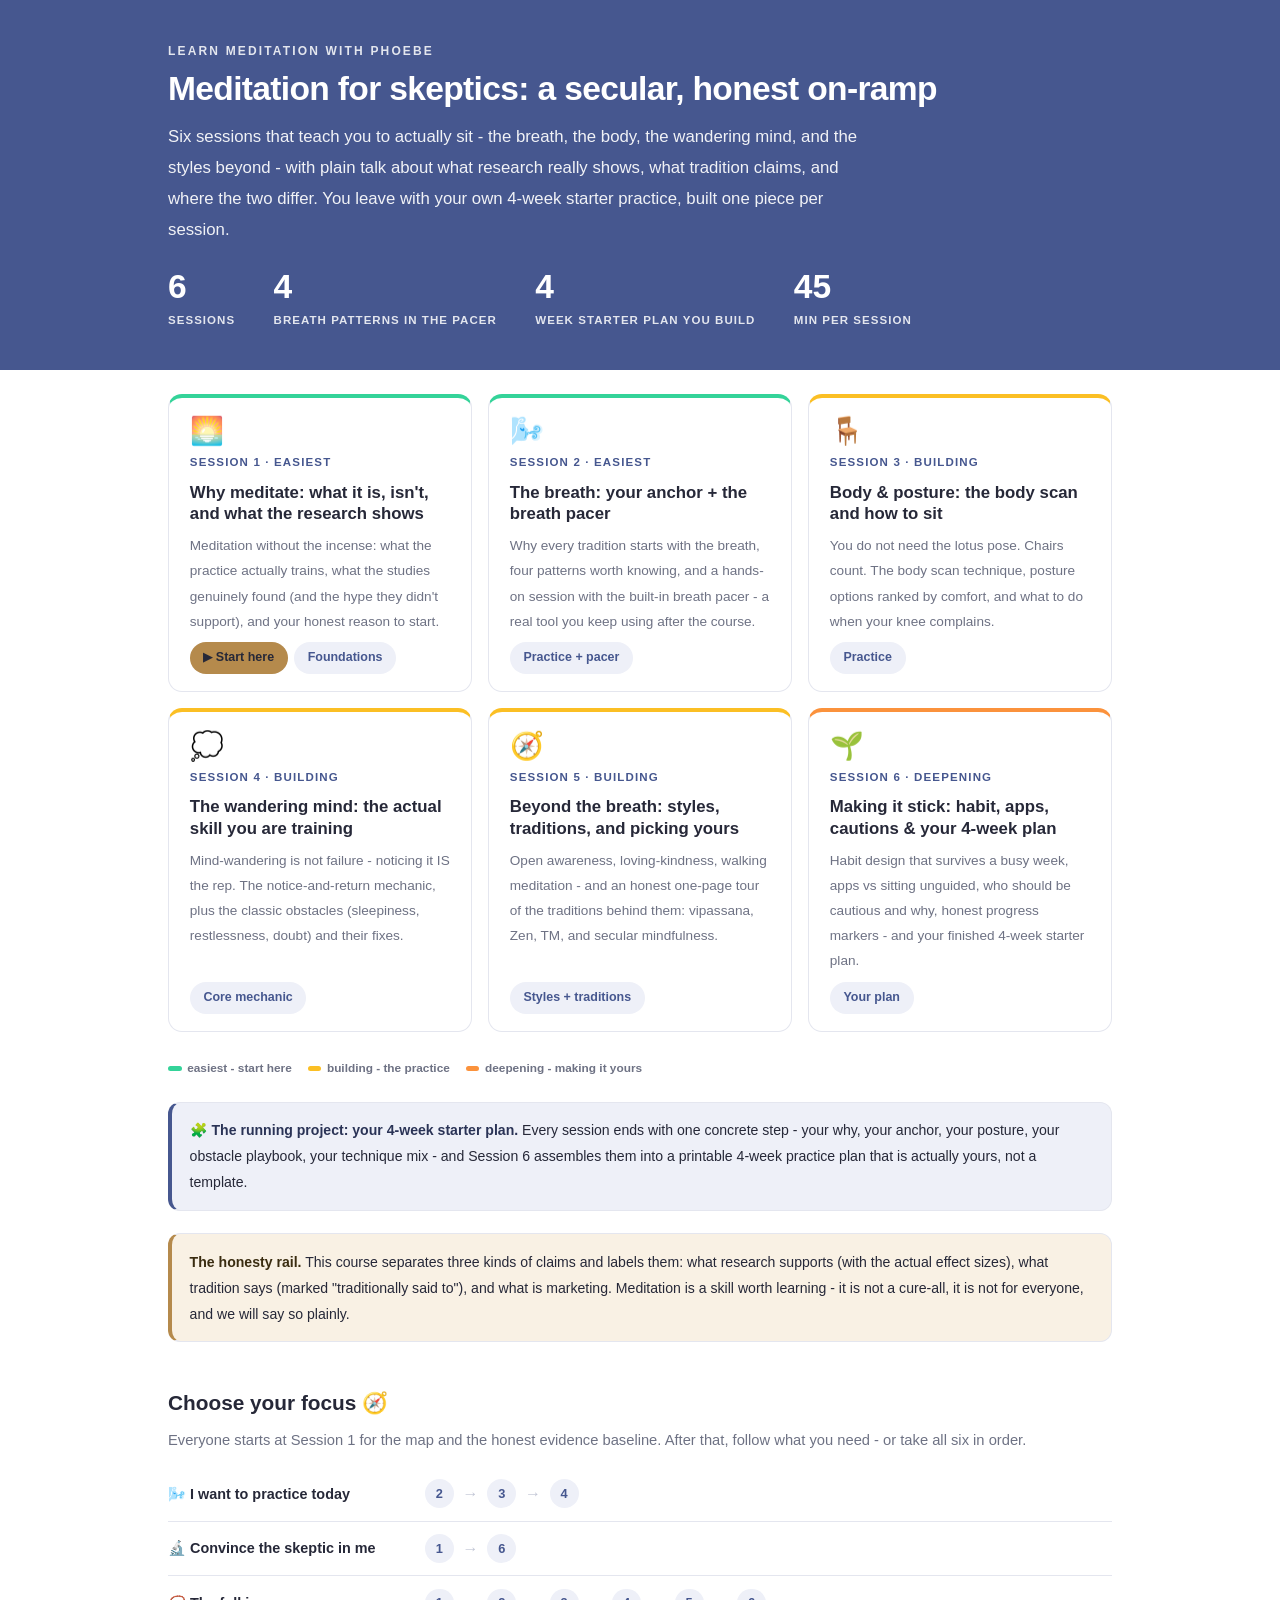
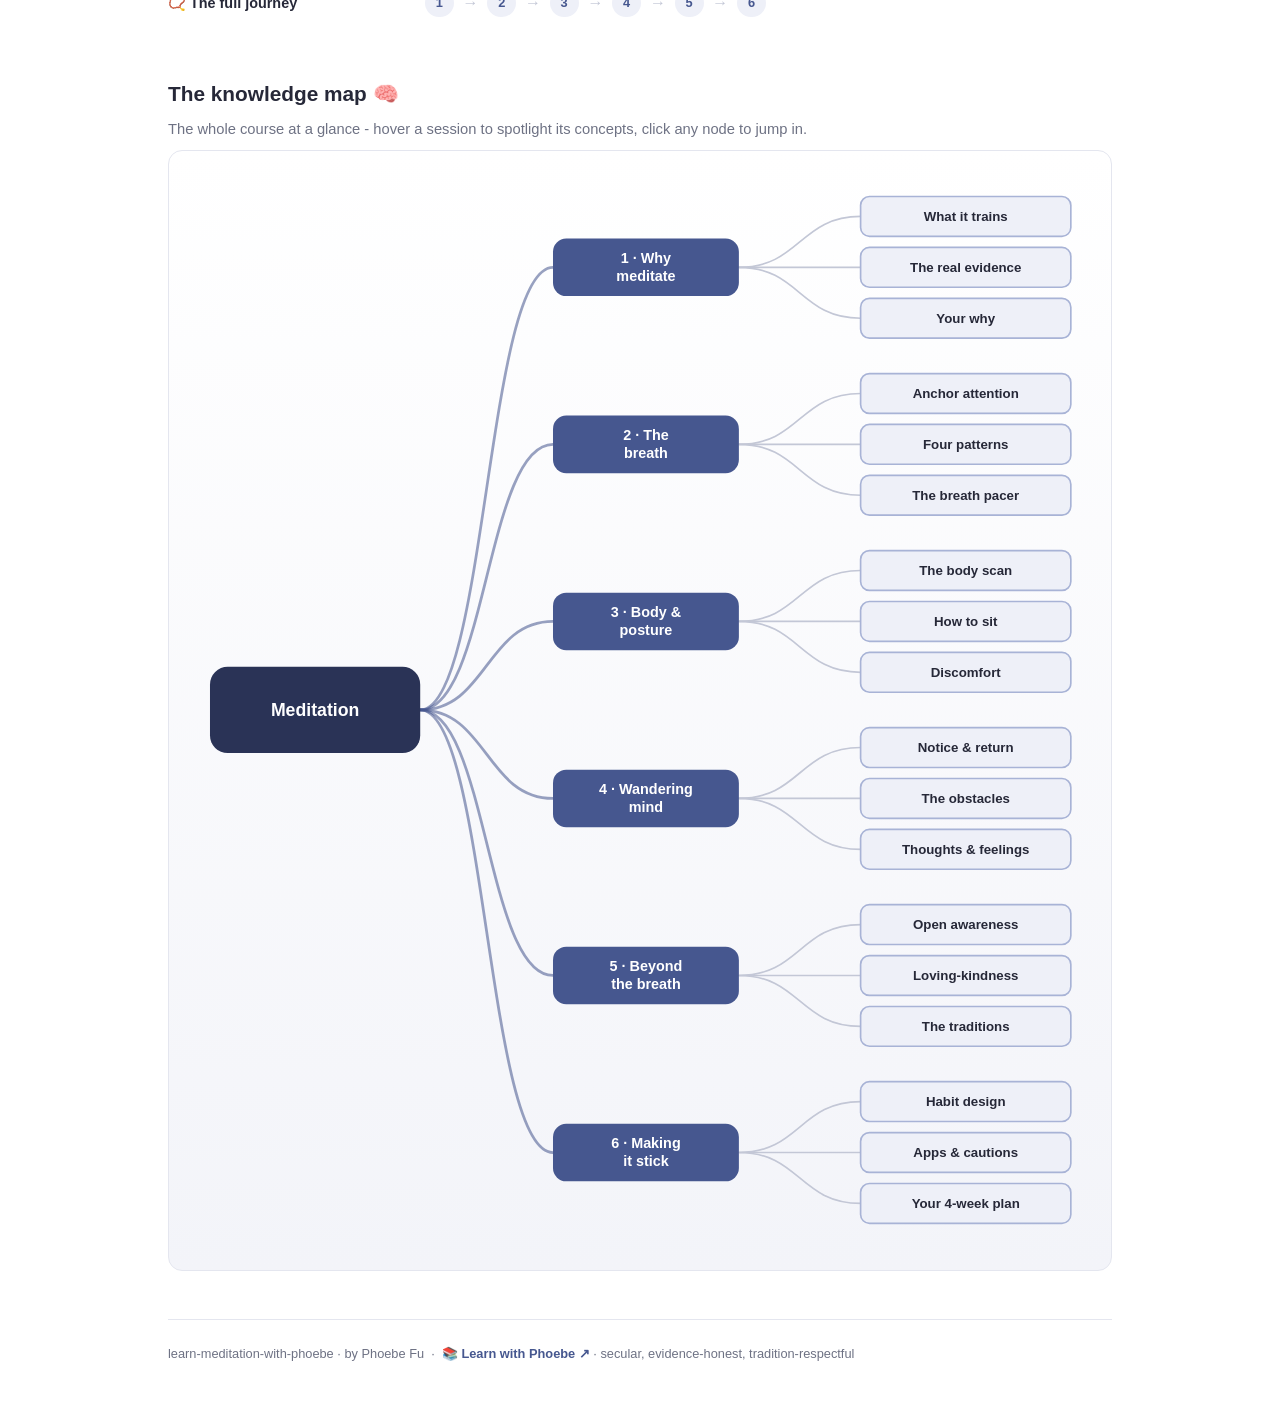
==== commit 25b0753d: "Fix unreadable pills and labels: the course's own ink on the amber fill The "Real world" pill, build" ====
--- a/index.html
+++ b/index.html
@@ -3,8 +3,23 @@
 <head>
 <meta charset="UTF-8">
 <meta name="viewport" content="width=device-width, initial-scale=1.0">
+<!-- social:start -->
+<meta name="description" content="Six sessions that teach you to actually sit - the breath, the body, the wandering mind, and the styles beyond - with plain talk about what research really shows, what tradition claims, and where...">
+<meta property="og:type" content="article">
+<meta property="og:site_name" content="Learn with Phoebe">
+<meta property="og:title" content="learn meditation with phoebe - a secular, honest on-ramp to a real practice">
+<meta property="og:description" content="Six sessions that teach you to actually sit - the breath, the body, the wandering mind, and the styles beyond - with plain talk about what research really shows, what tradition claims, and where...">
+<meta property="og:url" content="https://phoebefu6.github.io/learn-meditation-with-phoebe/">
+<meta property="og:image" content="https://phoebefu6.github.io/learn-meditation-with-phoebe/assets/og-cover.png">
+<meta property="og:image:width" content="1200">
+<meta property="og:image:height" content="630">
+<meta name="twitter:card" content="summary_large_image">
+<meta name="twitter:title" content="learn meditation with phoebe - a secular, honest on-ramp to a real practice">
+<meta name="twitter:description" content="Six sessions that teach you to actually sit - the breath, the body, the wandering mind, and the styles beyond - with plain talk about what research really shows, what tradition claims, and where...">
+<meta name="twitter:image" content="https://phoebefu6.github.io/learn-meditation-with-phoebe/assets/og-cover.png">
+<!-- social:end -->
 <title>learn meditation with phoebe - a secular, honest on-ramp to a real practice</title>
-<link rel="stylesheet" href="assets/style.css?v=1">
+<link rel="stylesheet" href="assets/style.css?v=10">
 <style>
   .stats-row { display: flex; gap: 2.4rem; margin-top: 1.5rem; flex-wrap: wrap; }
   .stat b { display: block; font-size: 2.1rem; font-weight: 800; line-height: 1.05; font-variant-numeric: tabular-nums; }
@@ -212,7 +227,7 @@
   ]
 };
 </script>
-<script src="assets/mindmap.js?v=1"></script>
-<script src="assets/app.js?v=1"></script>
+<script src="assets/mindmap.js?v=7"></script>
+<script src="assets/app.js?v=7"></script>
 </body>
 </html>
--- a/assets/style.css
+++ b/assets/style.css
@@ -87,9 +87,15 @@
 }
 .agenda span { padding: .45rem .3rem; white-space: nowrap; overflow: hidden; text-overflow: ellipsis; }
 .agenda .a1 { background: var(--indigo-deep); }
-.agenda .a2 { background: var(--indigo-mid); }
-.agenda .a3 { background: var(--amber); color: var(--amber-ink); }
-.agenda .a4 { background: var(--indigo-soft); }
+/* Agenda band contrast, fixed 2026-09-02. Three bands failed WCAG 4.5:1 on small text:
+     a4 had no `color` rule at all, so it inherited the block's `color:#fff` and put white
+     on a pale tint (1.9-2.1:1). The 87-repo donor carries `color: var(--ink)`; restored.
+     a2 and a3 failed on their token pairs, so each carries a literal here rather than a
+     changed token, because --indigo-mid and --amber-ink are used elsewhere in this sheet.
+     Recompute these three literals if the palette changes. */
+.agenda .a2 { background: #6474AC; }
+.agenda .a3 { background: var(--amber); color: #37290F; }
+.agenda .a4 { background: var(--indigo-soft); color: var(--ink); }
 
 /* ---------- toolbar ---------- */
 .toolbar {
@@ -101,8 +107,9 @@
   border-bottom: 1px solid var(--hairline);
   padding: .55rem 0;
 }
-.toolbar .wrap { display: flex; align-items: center; gap: .6rem; }
-.toolbar .crumb { font-size: .8rem; color: var(--muted); font-weight: 600; margin-right: auto; }
+.toolbar .wrap { display: flex; align-items: center; gap: .5rem; flex-wrap: nowrap; }
+.toolbar .crumb { font-size: .8rem; color: var(--muted); font-weight: 600; margin-right: auto; min-width: 0; white-space: nowrap; overflow: hidden; text-overflow: ellipsis; }
+.toolbar .btn { white-space: nowrap; flex: none; padding: .38rem .8rem; font-size: .78rem; line-height: 1.2; }
 .toolbar .crumb a { color: var(--indigo); text-decoration: none; }
 .btn {
   border: 1px solid var(--hairline);
@@ -222,7 +229,7 @@
 .pill.solid { background: var(--indigo); color: #fff; }
 .pill.light { background: var(--indigo-50); color: var(--indigo); }
 .pill.inkpill { background: var(--ink); color: #fff; }
-.pill.amber, .pill.peach { background: var(--amber); color: var(--amber-ink); }
+.pill.amber, .pill.peach { background: var(--amber); color: var(--ink); }
 .pill.bare { color: var(--faint); }
 
 /* ---------- 4D grid ---------- */
@@ -280,7 +287,7 @@
   padding: .15rem .7rem;
 }
 .prompt-box.bad .label { background: var(--faint); color: var(--ink); }
-.prompt-box.good .label { background: var(--amber); color: var(--amber-ink); }
+.prompt-box.good .label { background: var(--amber); color: var(--ink); }
 .copy-btn {
   position: absolute;
   top: .7rem;
@@ -297,16 +304,20 @@
   transition: background .15s ease;
 }
 .copy-btn:hover { background: rgba(255,255,255,.22); }
-.copy-btn.copied { background: var(--amber); border-color: var(--amber); color: var(--amber-ink); }
+.copy-btn.copied { background: var(--amber); border-color: var(--amber); color: var(--ink); }
 
 /* ---------- demo steps ---------- */
 .steps { counter-reset: step; margin: .6rem 0 1rem; }
 .step {
-  display: flex;
-  gap: .9rem;
+  display: grid;
+  grid-template-columns: max-content minmax(0, 1fr);
+  column-gap: .9rem;
+  row-gap: .2rem;
   padding: .85rem 0;
   border-bottom: .5px solid var(--hairline);
 }
+.step > * { grid-column: 2; min-width: 0; }
+.step > .prompt-box { margin: .8rem 0 .4rem; }
 .step:last-child { border-bottom: none; }
 .step::before {
   counter-increment: step;
@@ -345,7 +356,7 @@
 .callout.example .ex-pill {
   display: inline-block;
   background: var(--amber);
-  color: var(--amber-ink);
+  color: var(--ink);
   border-radius: 999px;
   padding: .15rem .7rem;
   font-size: .68rem;
@@ -698,3 +709,115 @@
 .med-clock { font: 800 1.1rem Inter, sans-serif; color: var(--ink); margin-left: auto; }
 .med-breaths { font: 600 0.85rem Inter, sans-serif; color: var(--muted); }
 @media (max-width: 560px) { .med-ring { width: 180px; height: 180px; } }
+
+/* === LWP-PATCH v2 === */
+/* palette-agnostic aliases: 75 repos use --indigo/--amber, 1 uses --pine/--clay */
+:root {
+  --pv-accent: var(--indigo, var(--pine, #334155));
+  --pv-flag: var(--amber, var(--clay, #B45309));
+  --pv-flag-50: var(--amber-50, var(--clay-50, #FEF3E2));
+}
+
+/* ============================================================
+   v2 - readable on a phone + reading modes
+   Layout only. No palette tokens are changed.
+   ============================================================ */
+
+/* --- skip link --- */
+.skip-link {
+  position: absolute; left: -9999px; top: 0; z-index: 200;
+  background: var(--pv-accent); color: #fff;
+  padding: .7rem 1.1rem; border-radius: 0 0 var(--radius) 0;
+  font-weight: 700; font-size: .85rem; text-decoration: none;
+}
+.skip-link:focus { left: 0; }
+
+/* --- visible keyboard focus everywhere --- */
+:focus-visible {
+  outline: 3px solid var(--pv-flag);
+  outline-offset: 2px;
+  border-radius: 4px;
+}
+
+/* --- diagrams: hold authored width, scroll instead of shrinking --- */
+.figscroll { overflow-x: auto; -webkit-overflow-scrolling: touch; overscroll-behavior-x: contain; }
+.figscroll::-webkit-scrollbar { height: 6px; }
+.figscroll::-webkit-scrollbar-thumb { background: var(--faint); border-radius: 3px; }
+
+/* --- tables: scroll container + sticky row label --- */
+.tablescroll { overflow-x: auto; -webkit-overflow-scrolling: touch; border-radius: var(--radius); }
+
+/* --- section contents counter --- */
+.sec-meta {
+  display: block; margin-top: .3rem;
+  font-size: .72rem; font-weight: 700; letter-spacing: .06em;
+  text-transform: uppercase; color: var(--muted);
+  font-variant-numeric: tabular-nums;
+}
+
+/* --- study-mode switch --- */
+.btn.mode-on { background: var(--pv-flag); border-color: var(--pv-flag); color: #fff; }
+
+/* --- deep-linked card gets a moment of emphasis --- */
+details.card.linked { border-color: var(--pv-flag); box-shadow: 0 0 0 3px var(--pv-flag-50); }
+
+@media (max-width: 820px) {
+  /* labels keep the size they were drawn at; the figure scrolls */
+  figure.zoomable svg { min-width: 820px; }
+  .figscroll .mm-svg, .mindmap svg { min-width: 840px; }
+
+  table.clean { min-width: 620px; }
+  table.clean th:first-child,
+  table.clean td:first-child {
+    position: sticky; left: 0; background: #fff;
+    box-shadow: 1px 0 0 var(--hairline);
+  }
+
+  pre, .prompt-box { overflow-x: auto; }
+
+  /* 44px tap targets */
+  details.card summary { min-height: 44px; }
+  .qopt { min-height: 44px; display: flex; align-items: center; padding: .7rem .9rem; }
+  .toolbar .btn, .pagefoot a { min-height: 44px; display: inline-flex; align-items: center; justify-content: center; }
+  .toolbar .crumb, .toolbar #zoom-toggle { display: none; }
+  .toolbar .btn { flex: 1 1 0; padding: .3rem .4rem; font-size: .72rem; }
+  table.clean { display: block; overflow-x: auto; -webkit-overflow-scrolling: touch; }
+}
+
+@media (max-width: 640px) {
+  /* long inline code tokens and nowrap chips are the two things that still
+     forced the page sideways below 640px: let them break rather than push
+     the layout. Inside the media query only - desktop is untouched. */
+  :not(pre) > code, .prompt-box span, code span,
+  p span, li span, td span { overflow-wrap: anywhere; word-break: break-word; }
+  .chip, .syn-chip, .pill, .mode, .tag { white-space: normal; max-width: 100%; }
+
+  /* the agenda bar truncated its own labels into nonsense - stack it */
+  .agenda { flex-direction: column; align-items: stretch; gap: .3rem; }
+  .agenda span { font-size: .74rem; text-align: left; padding: .4rem .7rem; flex: none !important; }
+  .chip-row, .legend { flex-wrap: wrap; }
+  .journey { flex-wrap: wrap; row-gap: .45rem; }
+}
+
+/* --- print: a session should print as a complete handout --- */
+@media print {
+  .pagenav, #progress-bar, .skip-link, .journey, .lightbox { display: none !important; }
+  details.card > .body { display: block !important; }
+  details.card, figure, table.clean, .callout { break-inside: avoid; page-break-inside: avoid; }
+  figure.zoomable svg { min-width: 0; max-width: 100%; }
+  .figscroll, .tablescroll { overflow: visible; }
+  a[href^="http"]::after { content: " (" attr(href) ")"; font-size: .72rem; color: #555; }
+}
+
+/* swipe hint: own line, only when the diagram really does scroll */
+figure.zoomable.can-scroll figcaption { flex-wrap: wrap; }
+figure.zoomable.can-scroll figcaption::after {
+  content: "swipe the diagram \2192";
+  flex: 0 0 100%;
+  margin-top: .2rem;
+  font-size: .72rem;
+  font-weight: 700;
+  letter-spacing: .04em;
+  color: var(--pv-flag);
+}
+/* === /LWP-PATCH === */
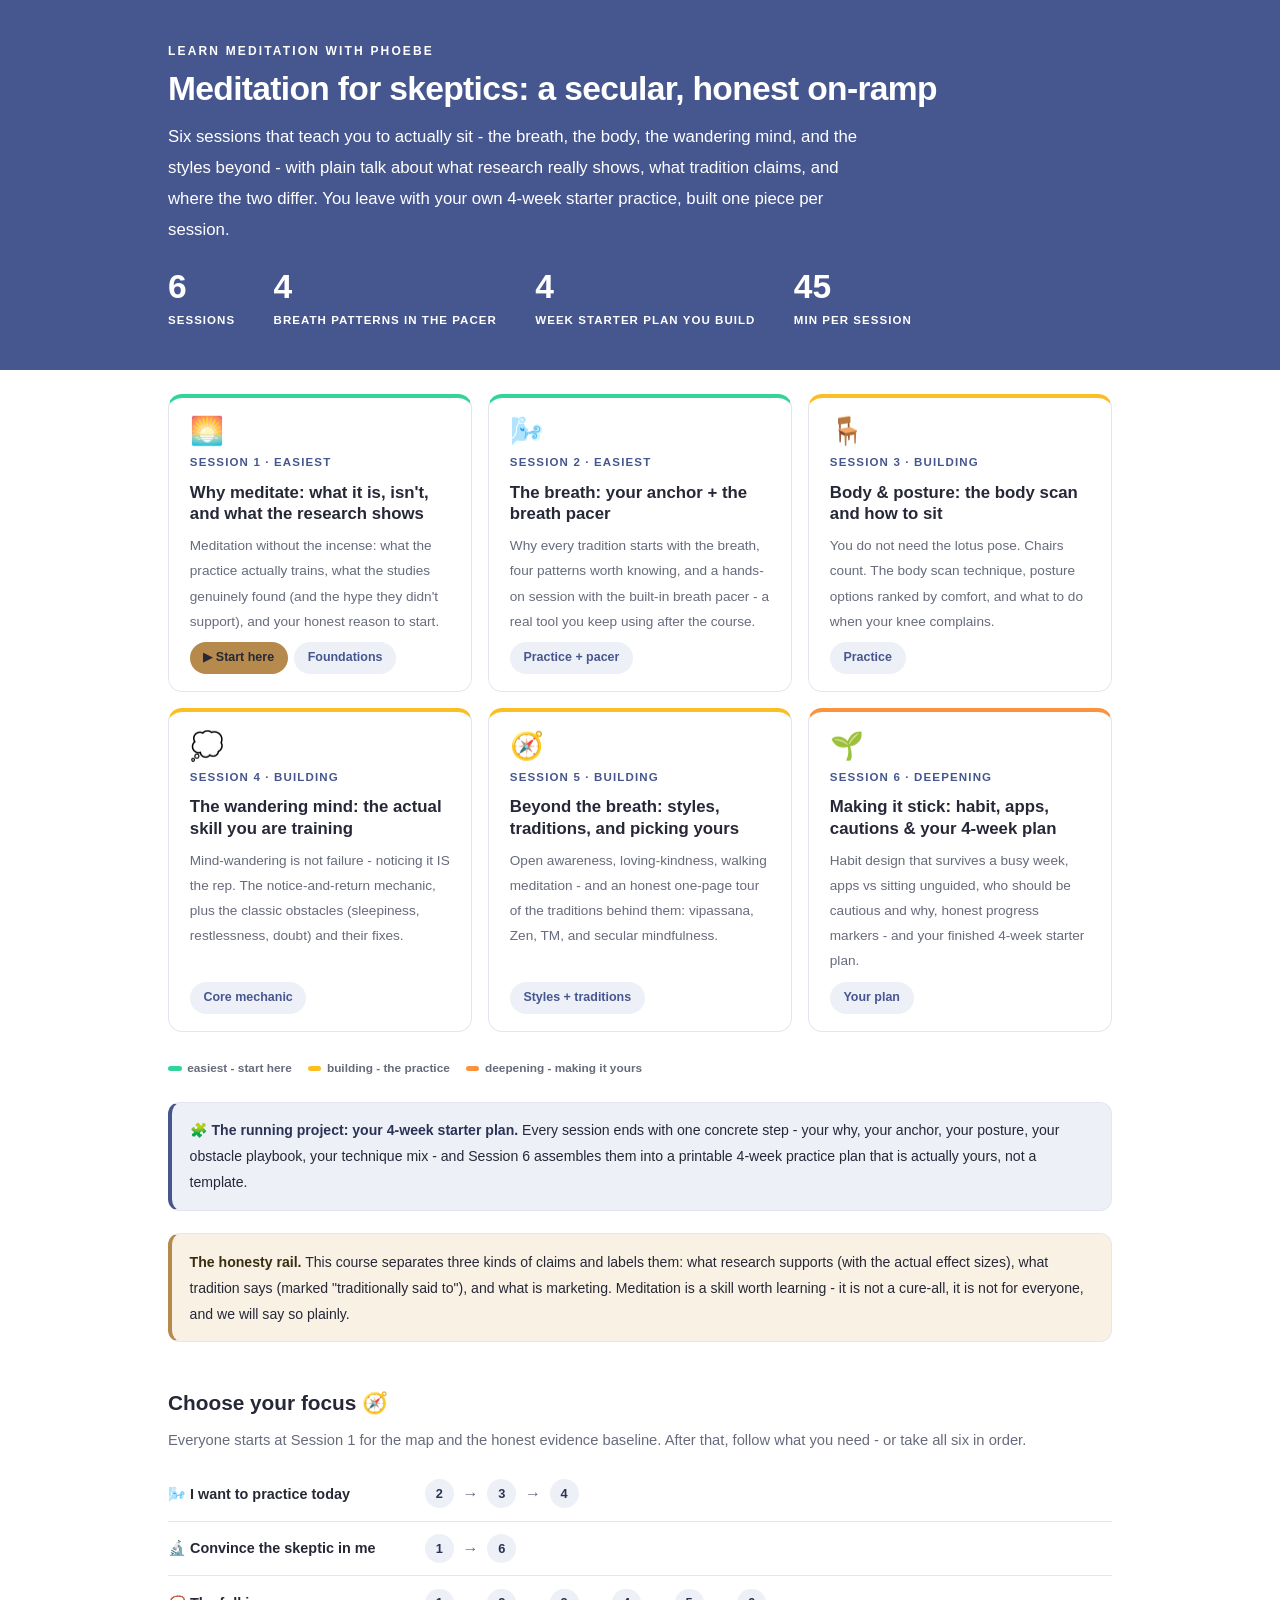
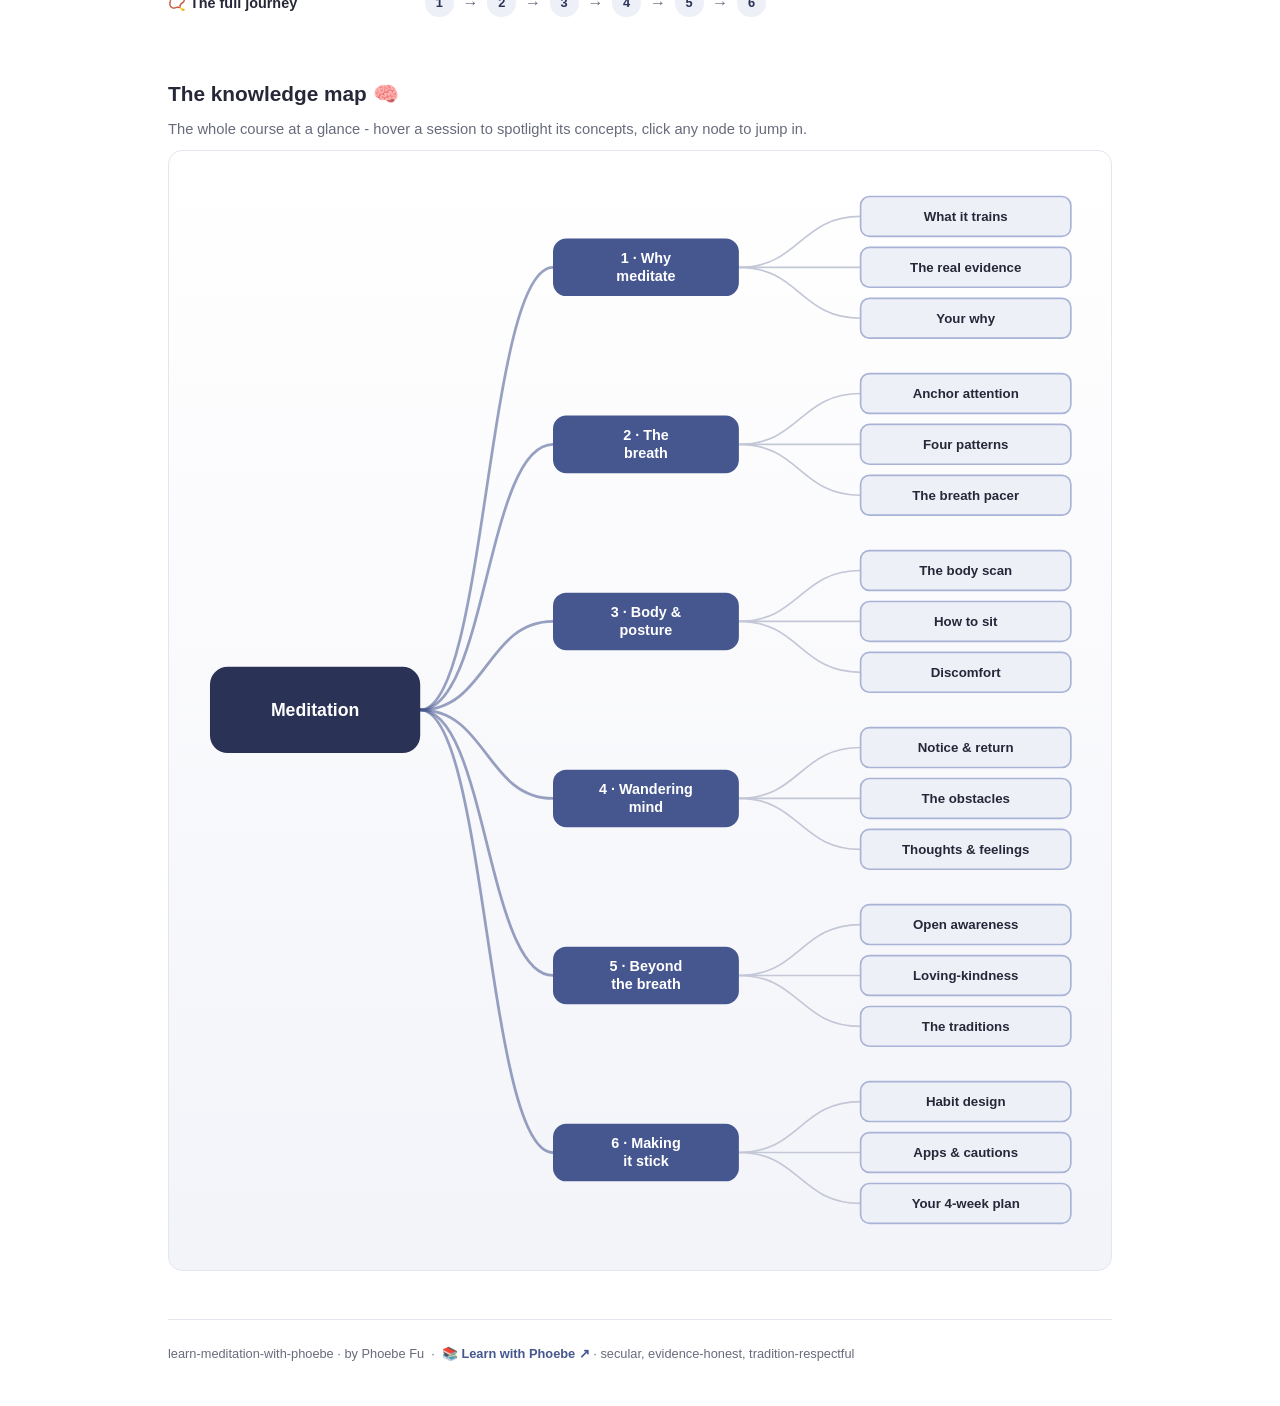
==== commit aef81137: "Light surfaces everywhere: lightbox, cheat panel, code boxes; contrast and phone-width fixes Every d" ====
--- a/index.html
+++ b/index.html
@@ -19,11 +19,11 @@
 <meta name="twitter:image" content="https://phoebefu6.github.io/learn-meditation-with-phoebe/assets/og-cover.png">
 <!-- social:end -->
 <title>learn meditation with phoebe - a secular, honest on-ramp to a real practice</title>
-<link rel="stylesheet" href="assets/style.css?v=10">
+<link rel="stylesheet" href="assets/style.css?v=26">
 <style>
   .stats-row { display: flex; gap: 2.4rem; margin-top: 1.5rem; flex-wrap: wrap; }
   .stat b { display: block; font-size: 2.1rem; font-weight: 800; line-height: 1.05; font-variant-numeric: tabular-nums; }
-  .stat span { font-size: .72rem; opacity: .85; text-transform: uppercase; letter-spacing: .09em; font-weight: 600; }
+  .stat span { font-size: .72rem; opacity: 1; text-transform: uppercase; letter-spacing: .09em; font-weight: 600; }
 
   .course-grid { display: grid; grid-template-columns: repeat(auto-fit, minmax(17rem, 1fr)); gap: 1rem; margin-top: 1.5rem; }
   .course-card {
@@ -56,9 +56,9 @@
   .path { display: flex; gap: .55rem; align-items: center; padding: .75rem 0; border-bottom: .5px solid var(--hairline); flex-wrap: wrap; }
   .path:last-child { border-bottom: none; }
   .path b { min-width: 15.5rem; font-size: .9rem; }
-  .path .pstep { background: var(--indigo-50); color: var(--indigo); border-radius: 999px; padding: .16rem .68rem; font-weight: 700; font-size: .8rem; text-decoration: none; transition: all .12s ease; }
+  .path .pstep { background: var(--indigo-50); color: var(--indigo-deep); border-radius: 999px; padding: .16rem .68rem; font-weight: 700; font-size: .8rem; text-decoration: none; transition: all .12s ease; }
   .path .pstep:hover { background: var(--indigo); color: #fff; }
-  .path .parr { color: var(--faint); font-weight: 700; }
+  .path .parr { color: var(--muted); font-weight: 700; }
 
   .mm-section { margin-top: 1.6rem; }
   .mm-section h2 { font-size: 1.3rem; font-weight: 800; margin-bottom: .2rem; }
@@ -228,6 +228,6 @@
 };
 </script>
 <script src="assets/mindmap.js?v=7"></script>
-<script src="assets/app.js?v=7"></script>
+<script src="assets/app.js?v=26"></script>
 </body>
 </html>
--- a/assets/style.css
+++ b/assets/style.css
@@ -8,15 +8,15 @@
   --indigo-soft: #A8B3D6;
   --indigo-50: #EEF0F8;
   --ink: #262838;
-  --muted: #6E7284;
+  --muted: #676B7C;
   --faint: #C3C7D6;
   --hairline: #E4E6EF;
   --amber: #B58A4C;
   --amber-ink: #3A2C10;
   --amber-50: #F9F1E4;
   --paper: #FFFFFF;
-  --code-bg: #1E2233;
-  --code-ink: #E5E8F2;
+  --code-bg: #EEF0F8;
+  --code-ink: #262838;
   --radius: 14px;
 }
 
@@ -46,7 +46,7 @@
   font-size: .75rem;
   letter-spacing: .18em;
   text-transform: uppercase;
-  opacity: .85;
+  opacity: 1;
   font-weight: 600;
 }
 .masthead h1 {
@@ -57,7 +57,7 @@
   letter-spacing: -.02em;
 }
 .masthead h1 .accent { color: inherit; }
-.masthead .sub { font-size: 1.05rem; opacity: .92; max-width: 44rem; }
+.masthead .sub { font-size: 1.05rem; opacity: 1; max-width: 44rem; }
 
 .chip-row { display: flex; flex-wrap: wrap; gap: .5rem; margin-top: 1.1rem; }
 .chip {
@@ -71,7 +71,7 @@
   white-space: nowrap;
 }
 .chip.level { background: #fff; color: var(--indigo); }
-.chip.audience { background: rgba(255,255,255,.16); color: #fff; border: 1px solid rgba(255,255,255,.35); }
+.chip.audience { background: rgba(255,255,255,.08); color: #fff; border: 1px solid rgba(255,255,255,.35); }
 .chip.time { background: var(--ink); color: #fff; font-variant-numeric: tabular-nums; }
 
 /* ---------- agenda bar ---------- */
@@ -230,7 +230,7 @@
 .pill.light { background: var(--indigo-50); color: var(--indigo); }
 .pill.inkpill { background: var(--ink); color: #fff; }
 .pill.amber, .pill.peach { background: var(--amber); color: var(--ink); }
-.pill.bare { color: var(--faint); }
+.pill.bare { color: var(--muted); }
 
 /* ---------- 4D grid ---------- */
 .grid-2 { display: grid; grid-template-columns: repeat(auto-fit, minmax(15rem, 1fr)); gap: .8rem; margin: .5rem 0 1rem; }
@@ -259,10 +259,11 @@
 table.clean td:first-child { font-weight: 600; }
 
 /* ---------- prompt boxes ---------- */
-.prompt-box {
+.prompt-box{
   position: relative;
-  background: var(--code-bg);
-  color: var(--code-ink);
+  background: #EEF0F8;
+  border: 1px solid #E4E6EF;
+  color: #262838;
   border-radius: var(--radius);
   padding: 1.1rem 1.2rem;
   margin: 1rem 0 1.2rem;
@@ -272,12 +273,12 @@
   white-space: pre-wrap;
   word-break: break-word;
 }
-.prompt-box .label {
+.prompt-box .label{
   position: absolute;
   top: -0.7rem;
   left: 1rem;
-  background: var(--indigo);
-  color: #fff;
+  background: #46578F;
+  color: #FFFFFF;
   font-family: "Inter", -apple-system, sans-serif;
   font-size: .68rem;
   font-weight: 700;
@@ -288,13 +289,13 @@
 }
 .prompt-box.bad .label { background: var(--faint); color: var(--ink); }
 .prompt-box.good .label { background: var(--amber); color: var(--ink); }
-.copy-btn {
+.copy-btn{
   position: absolute;
   top: .7rem;
   right: .7rem;
-  background: rgba(255,255,255,.1);
-  border: 1px solid rgba(255,255,255,.25);
-  color: #fff;
+  background: #FFFFFF;
+  border: 1px solid #E4E6EF;
+  color: #262838;
   border-radius: 999px;
   padding: .25rem .8rem;
   font-size: .72rem;
@@ -303,7 +304,7 @@
   font-family: "Inter", -apple-system, sans-serif;
   transition: background .15s ease;
 }
-.copy-btn:hover { background: rgba(255,255,255,.22); }
+.copy-btn:hover { background: #E4E6EF; }
 .copy-btn.copied { background: var(--amber); border-color: var(--amber); color: var(--ink); }
 
 /* ---------- demo steps ---------- */
@@ -393,11 +394,11 @@
   gap: .4rem;
 }
 
-.lightbox {
+.lightbox{
   position: fixed;
   inset: 0;
   z-index: 100;
-  background: rgba(41,46,40,.9);
+  background: rgba(255,255,255,.97);
   display: none;
   align-items: center;
   justify-content: center;
@@ -405,8 +406,10 @@
   cursor: zoom-out;
 }
 .lightbox.open { display: flex; }
-.lightbox .inner {
+.lightbox .inner{
   background: #fff;
+  border: 1px solid #E4E6EF;
+  box-shadow: 0 10px 40px rgba(38,40,56,.14);
   border-radius: var(--radius);
   padding: 2rem;
   max-width: 94vw;
@@ -414,13 +417,12 @@
   overflow: auto;
 }
 .lightbox .inner svg, .lightbox .inner img { width: min(88vw, 70rem); height: auto; }
-.lightbox .close-hint {
+.lightbox .close-hint{
   position: fixed;
   top: 1rem; right: 1.4rem;
-  color: #fff;
+  color: #262838;
   font-size: .8rem;
   font-weight: 600;
-  opacity: .8;
 }
 
 /* ---------- courses covered ---------- */
@@ -439,19 +441,20 @@
 .covered-row .note { margin-left: auto; color: var(--muted); font-size: .78rem; text-align: right; }
 
 /* ---------- cheat sheet footer ---------- */
-.cheat {
-  background: var(--ink);
-  color: #fff;
+.cheat{
+  background: #EEF0F8;
+  border: 1px solid #E4E6EF;
+  color: #262838;
   border-radius: var(--radius);
   padding: 1.6rem 1.6rem 1.3rem;
   margin-top: 3rem;
 }
 .cheat h3 { font-size: 1.1rem; margin-bottom: 1rem; }
-.cheat h3 span { color: var(--indigo-soft); }
+.cheat h3 span { color: #46578F; }
 .cheat .grid-2 { gap: 1rem; }
 .cheat .cheat-item { border-left: 3px solid var(--indigo-mid); padding-left: .8rem; }
-.cheat .cheat-item b { display: block; font-size: .85rem; color: var(--indigo-soft); }
-.cheat .cheat-item span { font-size: .82rem; opacity: .85; }
+.cheat .cheat-item b { display: block; font-size: .85rem; color: #2A3356; }
+.cheat .cheat-item span { font-size: .82rem; color: #262838; }
 
 footer.pagefoot {
   border-top: 1px solid var(--hairline);
@@ -546,7 +549,7 @@
   margin-top: 1.1rem;
   flex-wrap: wrap;
 }
-.journey .jlabel { font-size: .7rem; font-weight: 700; text-transform: uppercase; letter-spacing: .09em; opacity: .8; margin-right: .3rem; }
+.journey .jlabel { font-size: .7rem; font-weight: 700; text-transform: uppercase; letter-spacing: .09em; opacity: 1; margin-right: .3rem; }
 .journey a {
   width: 1.7rem; height: 1.7rem;
   border-radius: 999px;
@@ -821,3 +824,28 @@
   color: var(--pv-flag);
 }
 /* === /LWP-PATCH === */
+
+/* layout-patch-3: phone-width overflow (2026-10-10) */
+.sql-bar { flex-wrap: wrap; }
+@media (max-width: 480px) {
+  .covered-row { flex-wrap: wrap; }
+  .covered-row .note { margin-left: 0; text-align: left; flex-basis: 100%; }
+  details.card summary { flex-wrap: wrap; }
+  details.card summary .mini { white-space: normal; }
+  .wk, .sqlbox, .prompt-box, pre { max-width: 100%; overflow-x: auto; }
+  .mono, code, strong, .note { overflow-wrap: anywhere; }
+  select, input[type=range], label { max-width: 100%; }
+  canvas, svg, img { max-width: 100%; height: auto; }
+  .tree-kids, .tree-node-wrap, .tree-node, .rb-night, .al-row, .gd-field, .tl-row, .sl-row { max-width: 100%; overflow-x: auto; }
+  .tl-cols, .sl-cols, .bb-cols, .ev-cols, [class$="-cols"] { grid-template-columns: 1fr !important; display: grid; }
+  .tl-cols > *, .sl-cols > *, [class$="-cols"] > * { min-width: 0; max-width: 100%; }
+  .mono { white-space: normal; }
+  .er-w, .bb-lab, .tl-lev, .sl-lev { max-width: 100%; white-space: normal; }
+}
+/* contrast-patch-2b */
+.cheat a { color: var(--indigo-deep, var(--ink)); }
+.chip.audience { background: transparent; border-color: rgba(255,255,255,.55); }
+.masthead a, .masthead .sub a { color: #fff; text-decoration: underline; text-underline-offset: 2px; }
+.prompt-box b, .prompt-box strong { color: var(--indigo-deep, var(--ink)); }
+.prompt-box span, .prompt-box em, .prompt-box i { color: inherit; }
+.pp-stamp i { color: var(--ink); }
